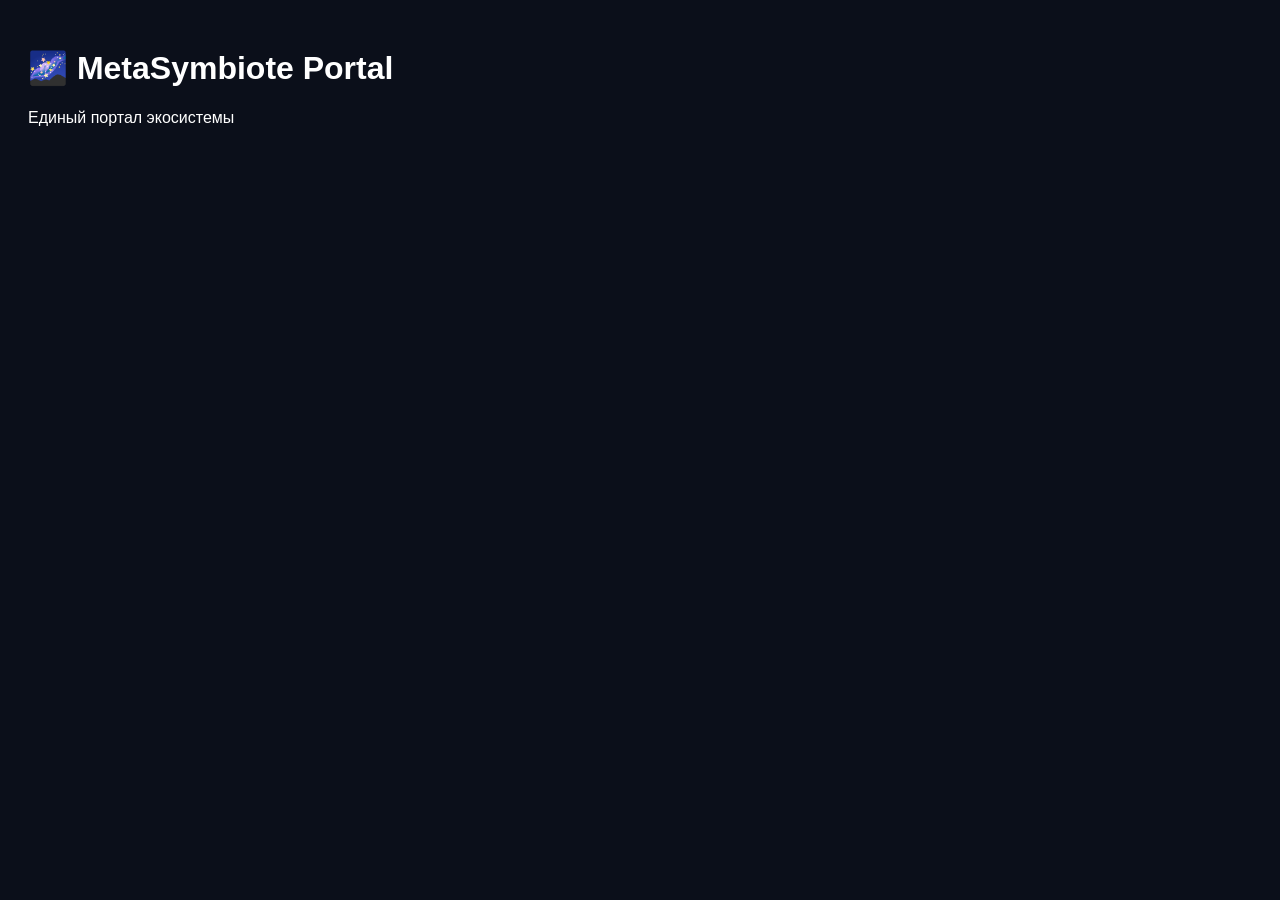
==== index.html @ 2f9b1e5b "Add files via upload" ====
<!DOCTYPE html><html lang="ru"><head>
<meta charset="utf-8"><meta name="viewport" content="width=device-width,initial-scale=1">
<title>MetaSymbiote Portal</title>
<link rel="stylesheet" href="style.css"></head>
<body>
<header><h1>🌌 MetaSymbiote Portal</h1><p>Единый портал экосистемы</p></header>
<div id="projects-grid"></div>
<script src="app.js"></script>
</body></html>
---- style.css ----
body{background:#0b0f1a;color:#fff;font-family:Segoe UI,sans-serif;padding:20px}
#projects-grid{display:grid;grid-template-columns:repeat(auto-fit,minmax(260px,1fr));gap:16px}
.card{background:#141d31;padding:16px;border-radius:12px}
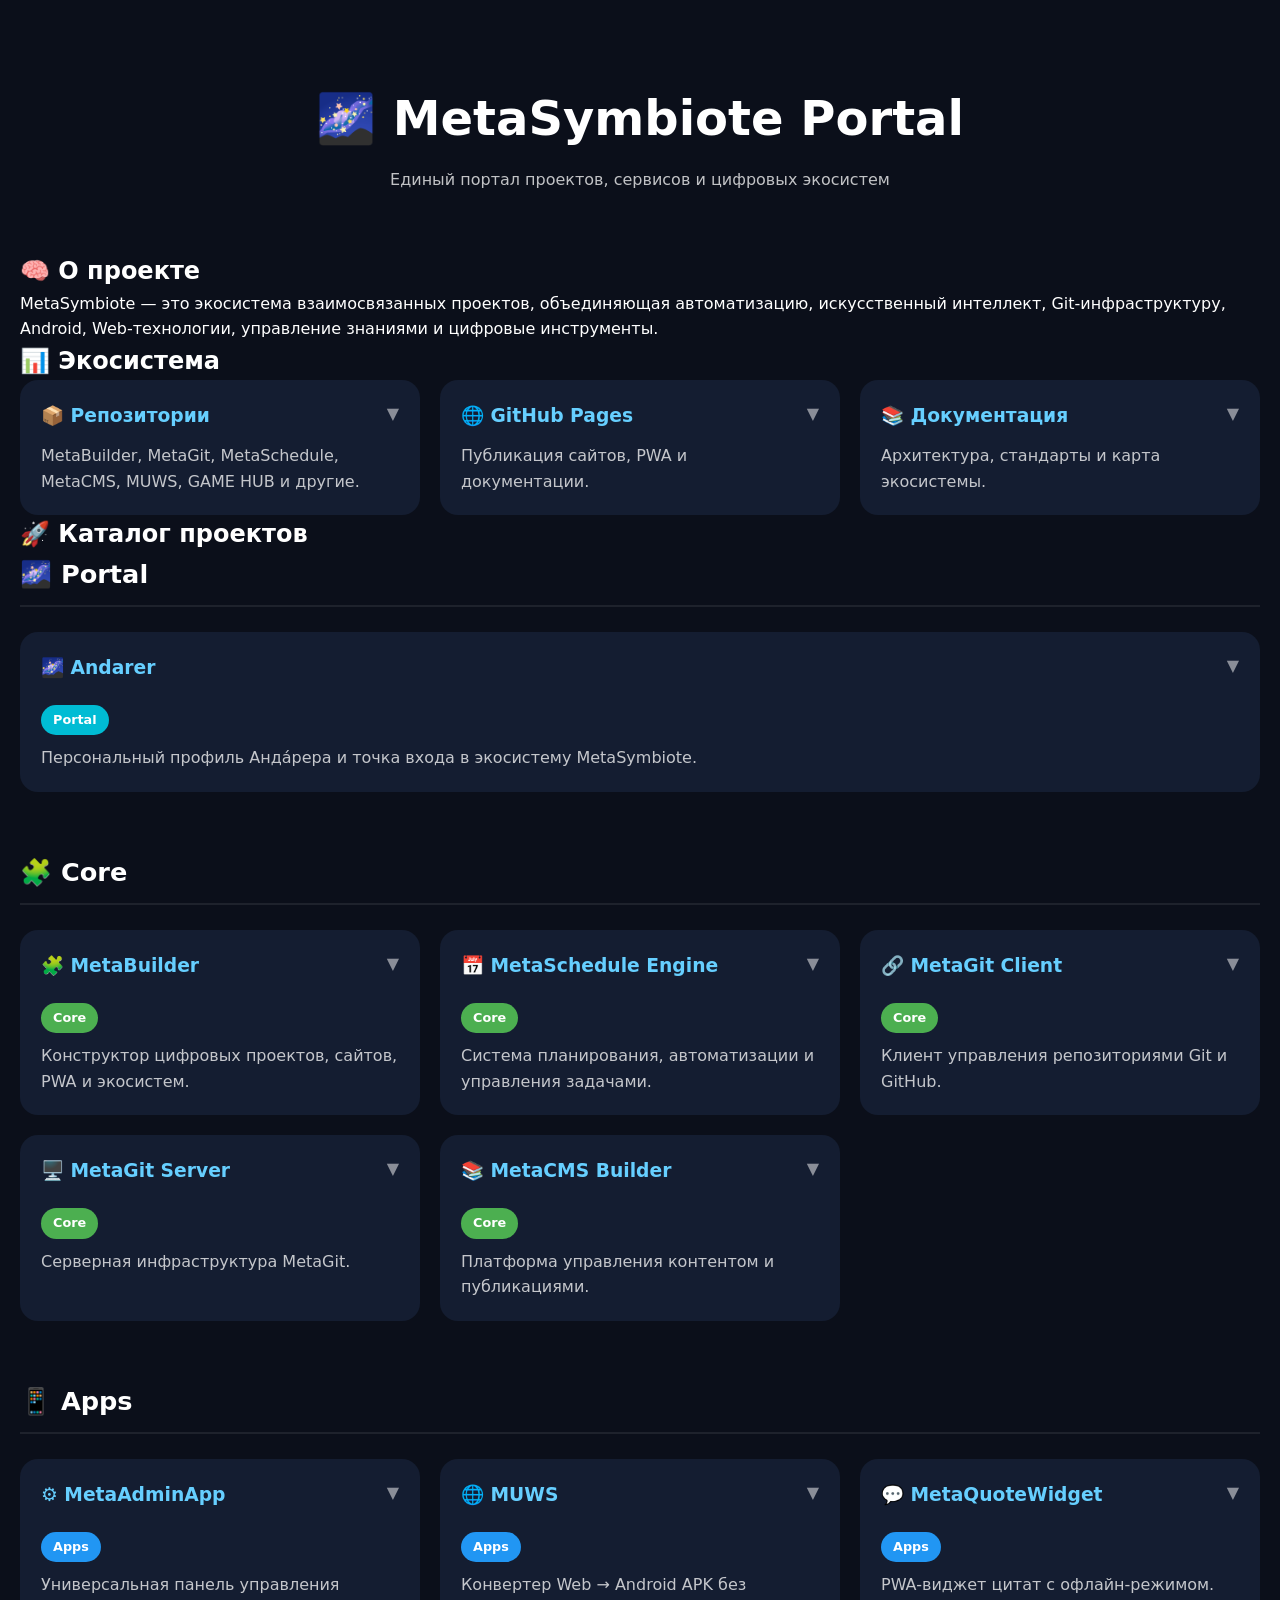
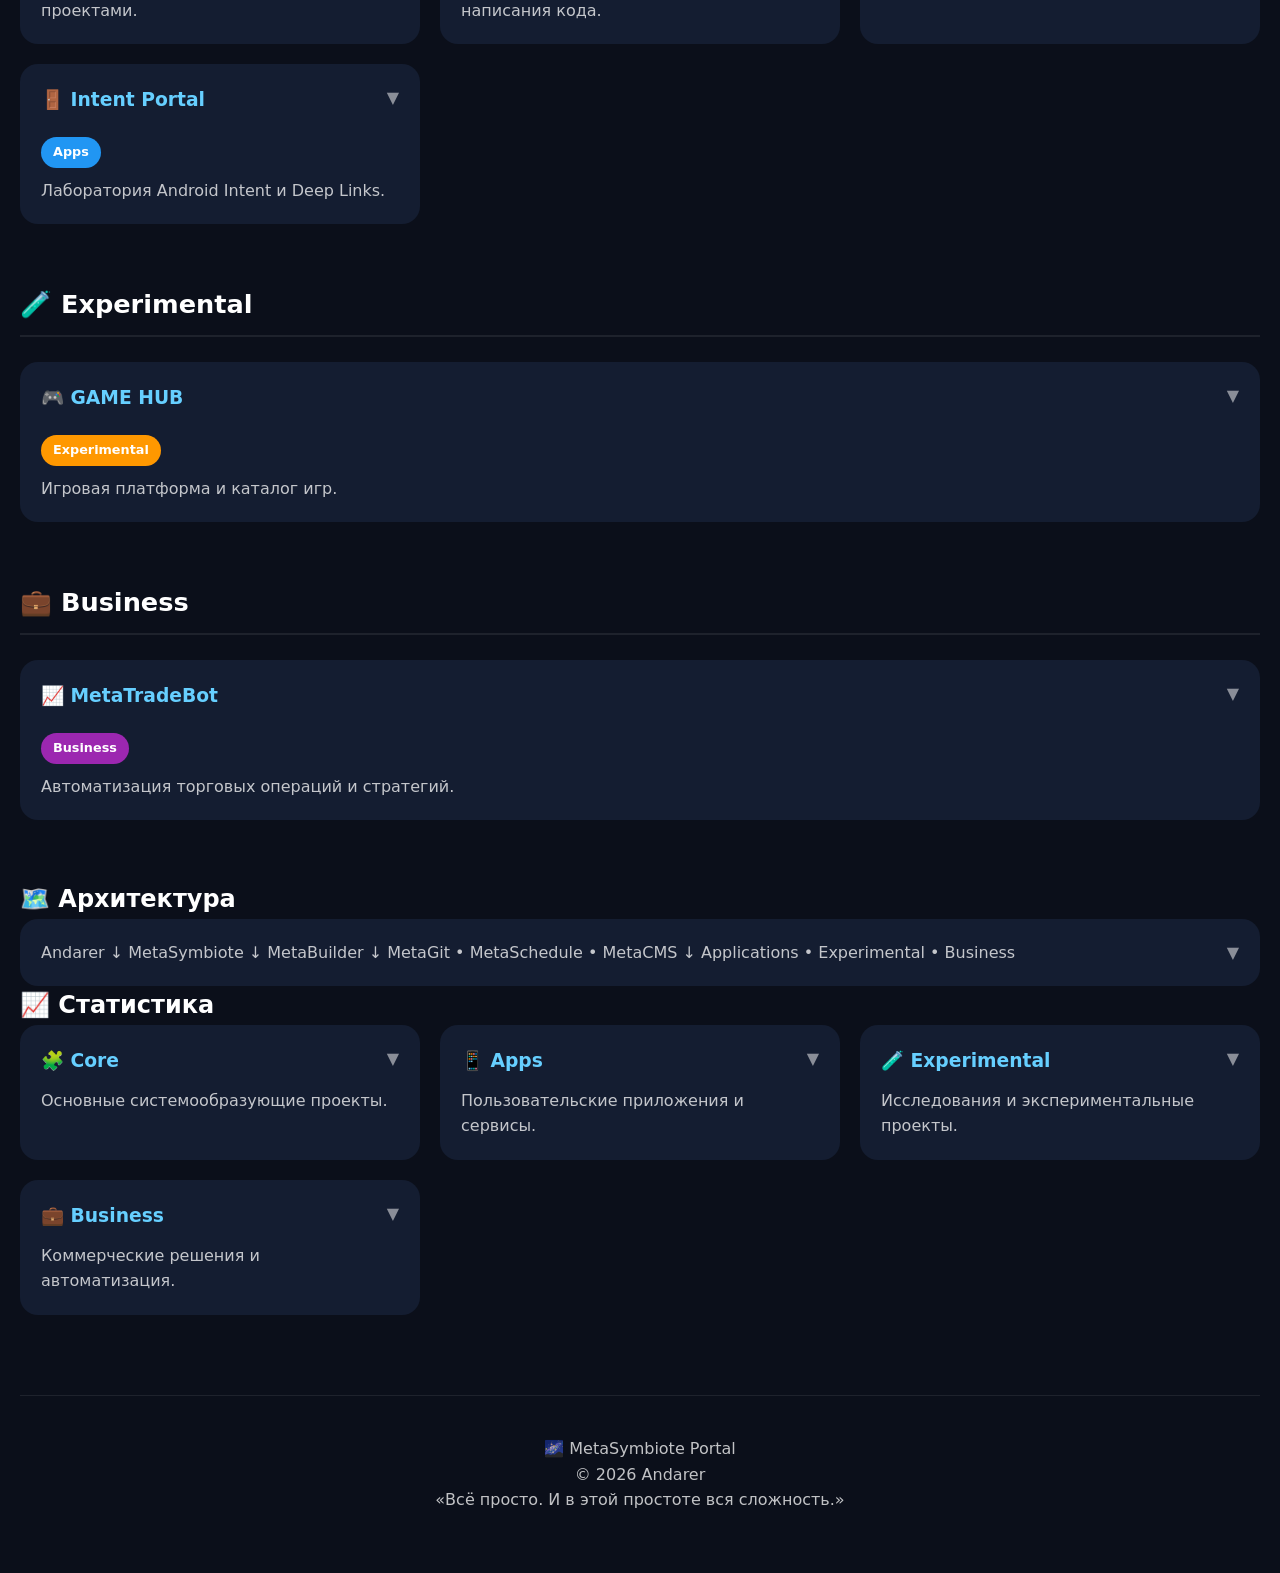
==== commit 680b6106: "Update index.html" ====
--- a/index.html
+++ b/index.html
@@ -1,9 +1,247 @@
-<!DOCTYPE html><html lang="ru"><head>
-<meta charset="utf-8"><meta name="viewport" content="width=device-width,initial-scale=1">
-<title>MetaSymbiote Portal</title>
-<link rel="stylesheet" href="style.css"></head>
+<!DOCTYPE html>
+<html lang="ru">
+
+<head>
+
+<meta charset="UTF-8">
+
+<meta
+name="viewport"
+content="width=device-width, initial-scale=1.0">
+
+<title>
+MetaSymbiote Portal
+</title>
+
+<meta
+name="description"
+content="MetaSymbiote Portal — единый каталог проектов, сервисов и цифровых экосистем Анда́рера.">
+
+<meta
+name="theme-color"
+content="#0b0f1a">
+
+<link
+rel="stylesheet"
+href="style.css">
+
+</head>
+
 <body>
-<header><h1>🌌 MetaSymbiote Portal</h1><p>Единый портал экосистемы</p></header>
-<div id="projects-grid"></div>
+
+<div class="container">
+
+<header class="hero">
+
+<h1>
+🌌 MetaSymbiote Portal
+</h1>
+
+<p>
+Единый портал проектов, сервисов и цифровых экосистем
+</p>
+
+</header>
+
+<section>
+
+<h2>
+🧠 О проекте
+</h2>
+
+<p>
+MetaSymbiote — это экосистема взаимосвязанных проектов,
+объединяющая автоматизацию, искусственный интеллект,
+Git-инфраструктуру, Android, Web-технологии,
+управление знаниями и цифровые инструменты.
+</p>
+
+</section>
+
+<section>
+
+<h2>
+📊 Экосистема
+</h2>
+
+<div class="grid">
+
+<div class="card">
+
+<h3>
+📦 Репозитории
+</h3>
+
+<p>
+MetaBuilder, MetaGit,
+MetaSchedule, MetaCMS,
+MUWS, GAME HUB и другие.
+</p>
+
+</div>
+
+<div class="card">
+
+<h3>
+🌐 GitHub Pages
+</h3>
+
+<p>
+Публикация сайтов,
+PWA и документации.
+</p>
+
+</div>
+
+<div class="card">
+
+<h3>
+📚 Документация
+</h3>
+
+<p>
+Архитектура,
+стандарты и карта экосистемы.
+</p>
+
+</div>
+
+</div>
+
+</section>
+
+<section>
+
+<h2>
+🚀 Каталог проектов
+</h2>
+
+<div id="projects-grid">
+
+</div>
+
+</section>
+
+<section>
+
+<h2>
+🗺️ Архитектура
+</h2>
+
+<div class="card">
+
+<p>
+
+Andarer
+
+↓
+
+MetaSymbiote
+
+↓
+
+MetaBuilder
+
+↓
+
+MetaGit • MetaSchedule • MetaCMS
+
+↓
+
+Applications • Experimental • Business
+
+</p>
+
+</div>
+
+</section>
+
+<section>
+
+<h2>
+📈 Статистика
+</h2>
+
+<div class="grid">
+
+<div class="card">
+
+<h3>
+🧩 Core
+</h3>
+
+<p>
+Основные системообразующие проекты.
+</p>
+
+</div>
+
+<div class="card">
+
+<h3>
+📱 Apps
+</h3>
+
+<p>
+Пользовательские приложения и сервисы.
+</p>
+
+</div>
+
+<div class="card">
+
+<h3>
+🧪 Experimental
+</h3>
+
+<p>
+Исследования и экспериментальные проекты.
+</p>
+
+</div>
+
+<div class="card">
+
+<h3>
+💼 Business
+</h3>
+
+<p>
+Коммерческие решения и автоматизация.
+</p>
+
+</div>
+
+</div>
+
+</section>
+
+<footer>
+
+<p>
+
+🌌 MetaSymbiote Portal
+
+</p>
+
+<p>
+
+© 2026 Andarer
+
+</p>
+
+<p>
+
+«Всё просто. И в этой простоте вся сложность.»
+
+</p>
+
+</footer>
+
+</div>
+
 <script src="app.js"></script>
-</body></html>+
+</body>
+
+</html>
--- a/style.css
+++ b/style.css
@@ -1,3 +1,364 @@
-body{background:#0b0f1a;color:#fff;font-family:Segoe UI,sans-serif;padding:20px}
-#projects-grid{display:grid;grid-template-columns:repeat(auto-fit,minmax(260px,1fr));gap:16px}
-.card{background:#141d31;padding:16px;border-radius:12px}
+/* =====================================
+   MetaSymbiote Portal v2.0
+   Author: Andarer
+===================================== */
+
+:root{
+
+--bg:#0b0f1a;
+--bg-secondary:#101827;
+
+--card:#141d31;
+--card-hover:#1c2b47;
+
+--accent:#66cfff;
+--accent-dark:#244d9c;
+
+--text:#ffffff;
+--text-soft:rgba(255,255,255,.75);
+
+--border:rgba(255,255,255,.08);
+
+--shadow:
+0 10px 30px rgba(0,0,0,.35);
+
+}
+
+/* Reset */
+
+*{
+margin:0;
+padding:0;
+box-sizing:border-box;
+}
+
+html{
+scroll-behavior:smooth;
+}
+
+body{
+
+background:var(--bg);
+
+color:var(--text);
+
+font-family:
+"Segoe UI",
+system-ui,
+sans-serif;
+
+line-height:1.6;
+
+min-height:100vh;
+
+}
+
+/* Layout */
+
+.container{
+
+max-width:1400px;
+
+margin:auto;
+
+padding:20px;
+
+}
+
+/* Header */
+
+.hero{
+
+text-align:center;
+
+padding:60px 20px;
+
+}
+
+.hero h1{
+
+font-size:3rem;
+
+margin-bottom:10px;
+
+}
+
+.hero p{
+
+color:var(--text-soft);
+
+}
+
+/* Category Sections */
+
+.category-section{
+
+margin-bottom:60px;
+
+}
+
+.category-title{
+
+display:flex;
+
+align-items:center;
+
+gap:10px;
+
+font-size:1.6rem;
+
+margin-bottom:25px;
+
+padding-bottom:10px;
+
+border-bottom:
+2px solid var(--border);
+
+}
+
+/* Grid */
+
+.grid{
+
+display:grid;
+
+grid-template-columns:
+repeat(
+auto-fit,
+minmax(300px,1fr)
+);
+
+gap:20px;
+
+}
+
+/* Cards */
+
+.card{
+
+background:var(--card);
+
+border:
+1px solid transparent;
+
+border-radius:18px;
+
+padding:20px;
+
+cursor:pointer;
+
+transition:.3s;
+
+position:relative;
+
+overflow:hidden;
+
+}
+
+.card:hover{
+
+background:var(--card-hover);
+
+transform:
+translateY(-4px);
+
+box-shadow:var(--shadow);
+
+border-color:
+rgba(102,207,255,.15);
+
+}
+
+.card h3{
+
+display:flex;
+
+align-items:center;
+
+gap:10px;
+
+margin-bottom:12px;
+
+color:var(--accent);
+
+}
+
+.card p{
+
+color:var(--text-soft);
+
+}
+
+/* Category Badge */
+
+.badge{
+
+display:inline-block;
+
+padding:5px 12px;
+
+margin:10px 0;
+
+border-radius:999px;
+
+font-size:.8rem;
+
+font-weight:600;
+
+color:white;
+
+}
+
+/* Expand Arrow */
+
+.card::after{
+
+content:"▼";
+
+position:absolute;
+
+right:20px;
+
+top:20px;
+
+opacity:.5;
+
+transition:.3s;
+
+}
+
+.card.expanded::after{
+
+transform:rotate(180deg);
+
+}
+
+/* Details */
+
+.card-details{
+
+max-height:0;
+
+opacity:0;
+
+overflow:hidden;
+
+transition:
+max-height .4s ease,
+opacity .4s ease,
+margin-top .4s ease;
+
+}
+
+.card.expanded .card-details{
+
+max-height:500px;
+
+opacity:1;
+
+margin-top:15px;
+
+}
+
+.card-details p{
+
+margin-bottom:15px;
+
+}
+
+/* Buttons */
+
+.buttons{
+
+display:flex;
+
+flex-wrap:wrap;
+
+gap:10px;
+
+}
+
+.buttons a{
+
+text-decoration:none;
+
+padding:10px 18px;
+
+border-radius:10px;
+
+background:var(--accent-dark);
+
+color:white;
+
+transition:.3s;
+
+}
+
+.buttons a:hover{
+
+background:var(--accent);
+
+color:#000;
+
+}
+
+/* Footer */
+
+footer{
+
+margin-top:80px;
+
+padding:40px 20px;
+
+text-align:center;
+
+border-top:
+1px solid var(--border);
+
+color:var(--text-soft);
+
+}
+
+/* Mobile */
+
+@media(max-width:768px){
+
+.hero{
+
+padding:40px 15px;
+
+}
+
+.hero h1{
+
+font-size:2rem;
+
+}
+
+.category-title{
+
+font-size:1.3rem;
+
+}
+
+.grid{
+
+grid-template-columns:1fr;
+
+}
+
+.card{
+
+padding:18px;
+
+}
+
+.buttons a{
+
+width:100%;
+
+text-align:center;
+
+}
+
+}
